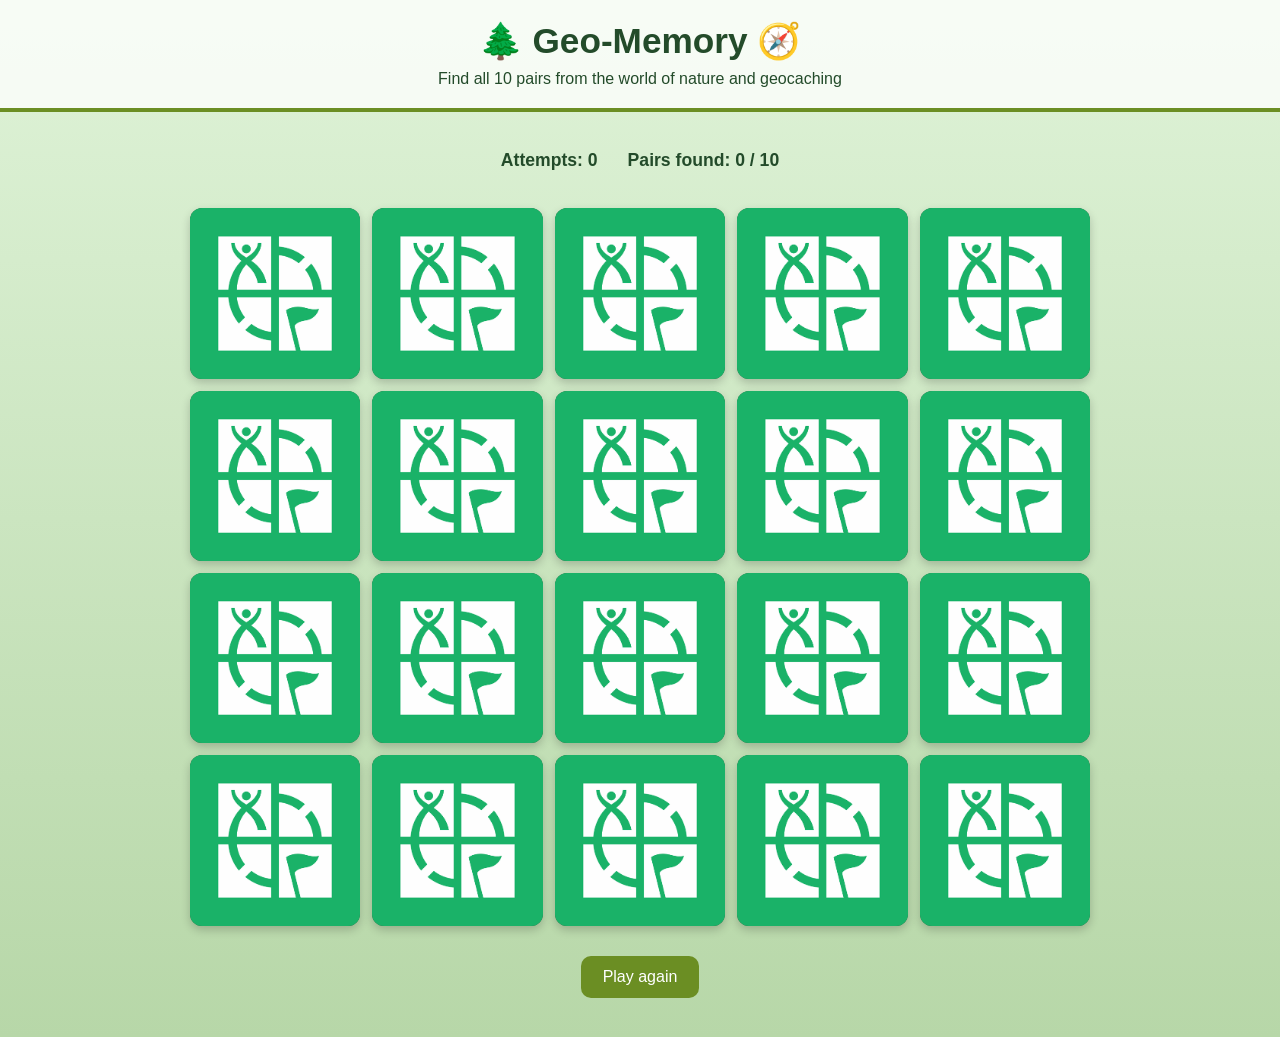
==== english/index.html @ 8b019358 "Add separate English version of Geo-Memory Co-authored-by: Copilot <223556219+Copilot@users.noreply." ====
<!DOCTYPE html>
<html lang="en">
<head>
    <meta charset="UTF-8">
    <meta name="viewport" content="width=device-width, initial-scale=1.0">

    <title>Geo-Memory</title>

    <link rel="stylesheet" href="style.css">
</head>

<body>

    <header class="topbar">
        <h1>🌲 Geo-Memory 🧭</h1>

        <p>
            Find all 10 pairs from the world of nature and geocaching
        </p>
    </header>

    <main class="container">

        <section class="scoreboard">
            <p>
                Attempts:
                <span id="forsog">0</span>
            </p>

            <p>
                Pairs found:
                <span id="par-fundet">0</span> / 10
            </p>
        </section>

        <section
            id="spilleplade"
            class="spilleplade"
            aria-label="Memory game">
        </section>

        <button id="start-igen" type="button">
            Play again
        </button>

        <p id="besked" aria-live="polite"></p>

    </main>

    <script src="script.js"></script>
</body>
</html>
---- english/style.css ----
body {
    margin: 0;
    font-family: Arial, sans-serif;
    background: linear-gradient(to bottom, #dff3d8, #b7d7a8);
    color: #234b2a;
    text-align: center;
}

.topbar {
    background: rgba(255, 255, 255, 0.75);
    padding: 20px 10px;
    border-bottom: 4px solid #6b8e23;
}

.topbar h1 {
    margin: 0;
    font-size: 2.2rem;
}

.topbar p {
    margin: 8px 0 0;
    font-size: 1rem;
}

.container {
    max-width: 900px;
    margin: 0 auto;
    padding: 20px;
}

.scoreboard {
    display: flex;
    justify-content: center;
    gap: 30px;
    flex-wrap: wrap;
    font-size: 1.1rem;
    margin-bottom: 20px;
    font-weight: bold;
}

.spilleplade {
    display: grid;
    grid-template-columns: repeat(5, 1fr);
    gap: 12px;
    margin: 0 auto 20px;
}

.kort {
    width: 100%;
    aspect-ratio: 1 / 1;
    perspective: 1000px;
    cursor: pointer;
}

.kort-indhold {
    width: 100%;
    height: 100%;
    position: relative;
    transform-style: preserve-3d;
    transition: transform 0.5s;
}

.kort.vent .kort-indhold {
    transform: rotateY(180deg);
}

.kort-foran,
.kort-bag {
    position: absolute;
    width: 100%;
    height: 100%;
    backface-visibility: hidden;
    border-radius: 12px;
    box-shadow: 0 4px 10px rgba(0, 0, 0, 0.2);
}

.kort-foran {
    background: #ffffff;
    transform: rotateY(180deg);
    display: flex;
    align-items: center;
    justify-content: center;
    overflow: hidden;
}

.kort-foran img,
.kort-bag img {
    width: 100%;
    height: 100%;
    object-fit: cover;
    border-radius: 12px;
}

.kort-bag {
    background: #335c3a;
}

.kort.ramt {
    pointer-events: none;
    opacity: 0.75;
}

button {
    background: #6b8e23;
    color: white;
    border: none;
    padding: 12px 22px;
    font-size: 1rem;
    border-radius: 10px;
    cursor: pointer;
    margin-top: 10px;
}

button:hover {
    background: #55761c;
}

#besked {
    margin-top: 16px;
    font-size: 1.2rem;
    font-weight: bold;
}

@media (max-width: 700px) {
    .spilleplade {
        grid-template-columns: repeat(4, 1fr);
    }
}

@media (max-width: 500px) {
    .spilleplade {
        grid-template-columns: repeat(2, 1fr);
    }
}
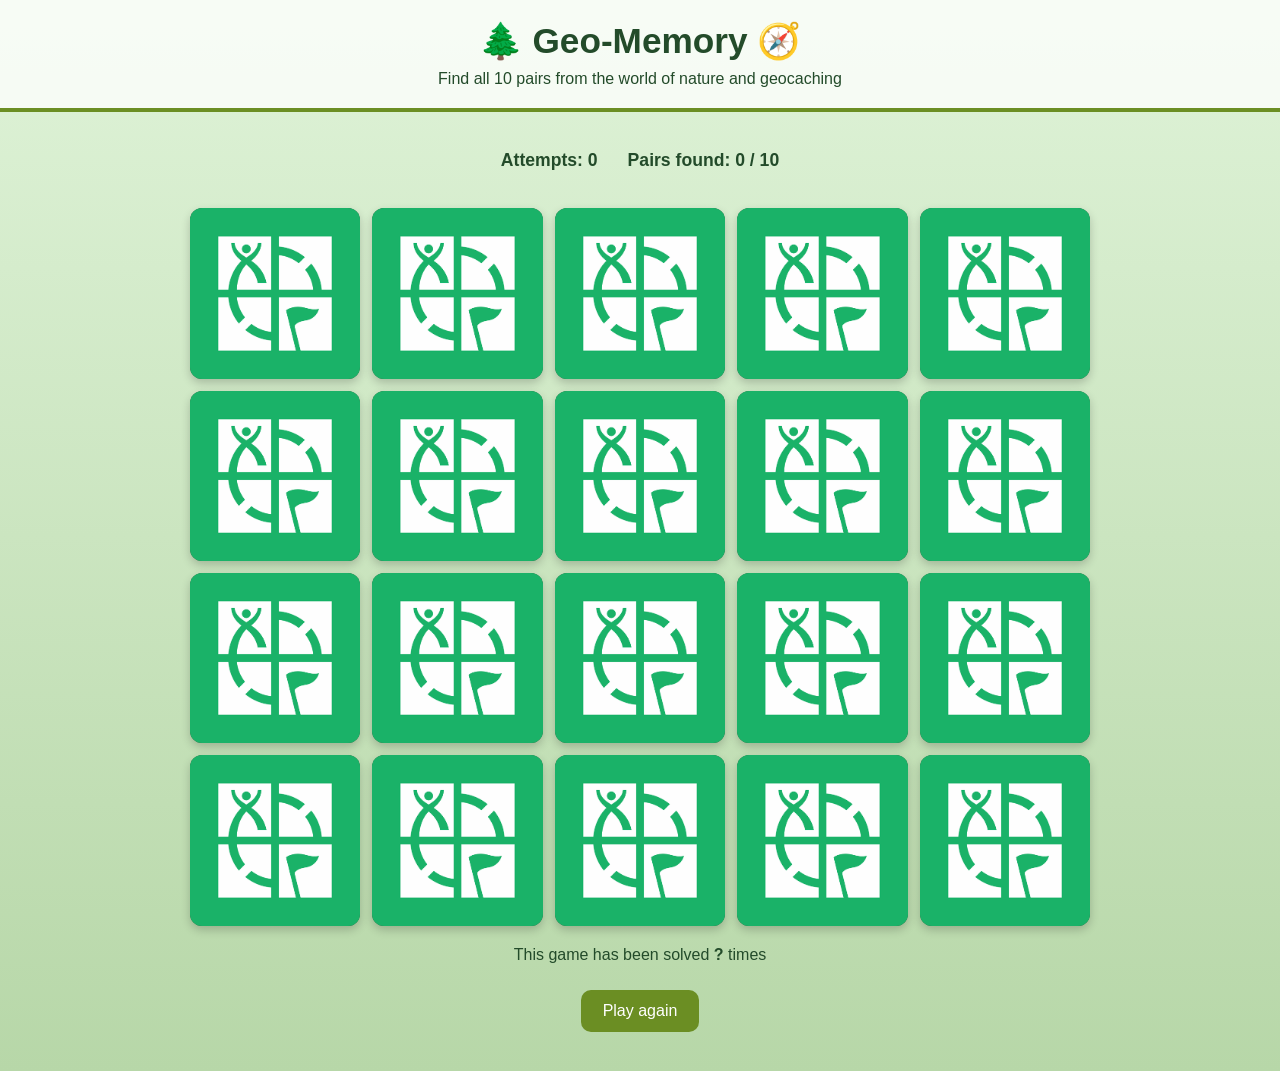
==== commit 6961d16f: "English version: add solved counter and final coordinates Co-authored-by: Copilot <223556219+Copilot" ====
--- a/english/index.html
+++ b/english/index.html
@@ -39,6 +39,11 @@
             aria-label="Memory game">
         </section>
 
+        <p class="solved">
+            This game has been solved
+            <strong id="solved-count">...</strong> times
+        </p>
+
         <button id="start-igen" type="button">
             Play again
         </button>
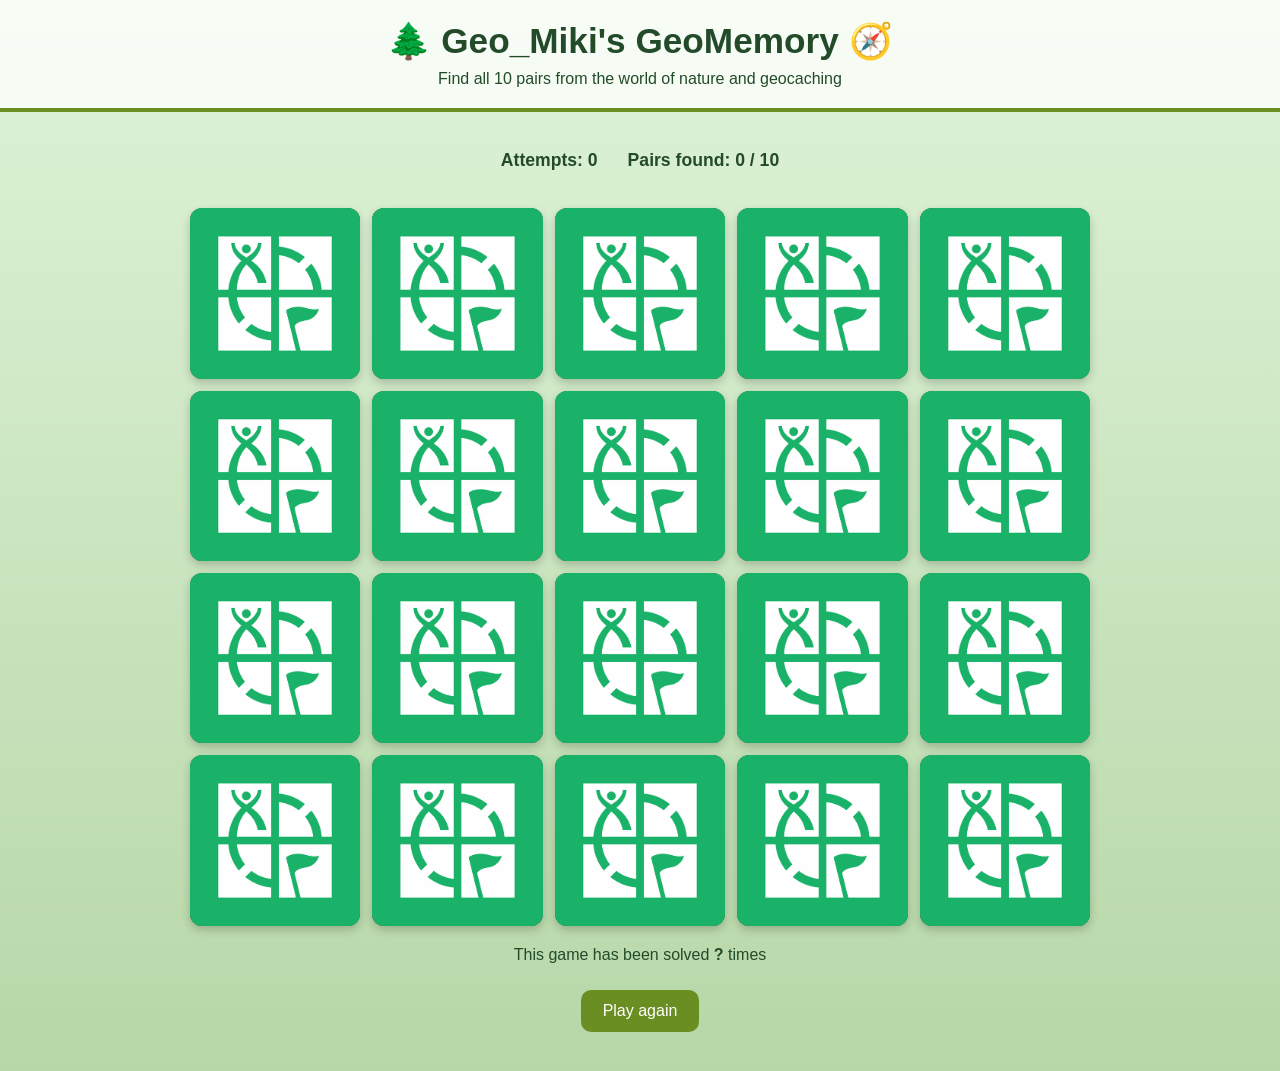
==== commit 9310472a: "English version: rename game to Geo_Miki's GeoMemory Co-authored-by: Copilot <223556219+Copilot@user" ====
--- a/english/index.html
+++ b/english/index.html
@@ -4,7 +4,7 @@
     <meta charset="UTF-8">
     <meta name="viewport" content="width=device-width, initial-scale=1.0">
 
-    <title>Geo-Memory</title>
+    <title>Geo_Miki's GeoMemory</title>
 
     <link rel="stylesheet" href="style.css">
 </head>
@@ -12,7 +12,7 @@
 <body>
 
     <header class="topbar">
-        <h1>🌲 Geo-Memory 🧭</h1>
+        <h1>🌲 Geo_Miki's GeoMemory 🧭</h1>
 
         <p>
             Find all 10 pairs from the world of nature and geocaching
